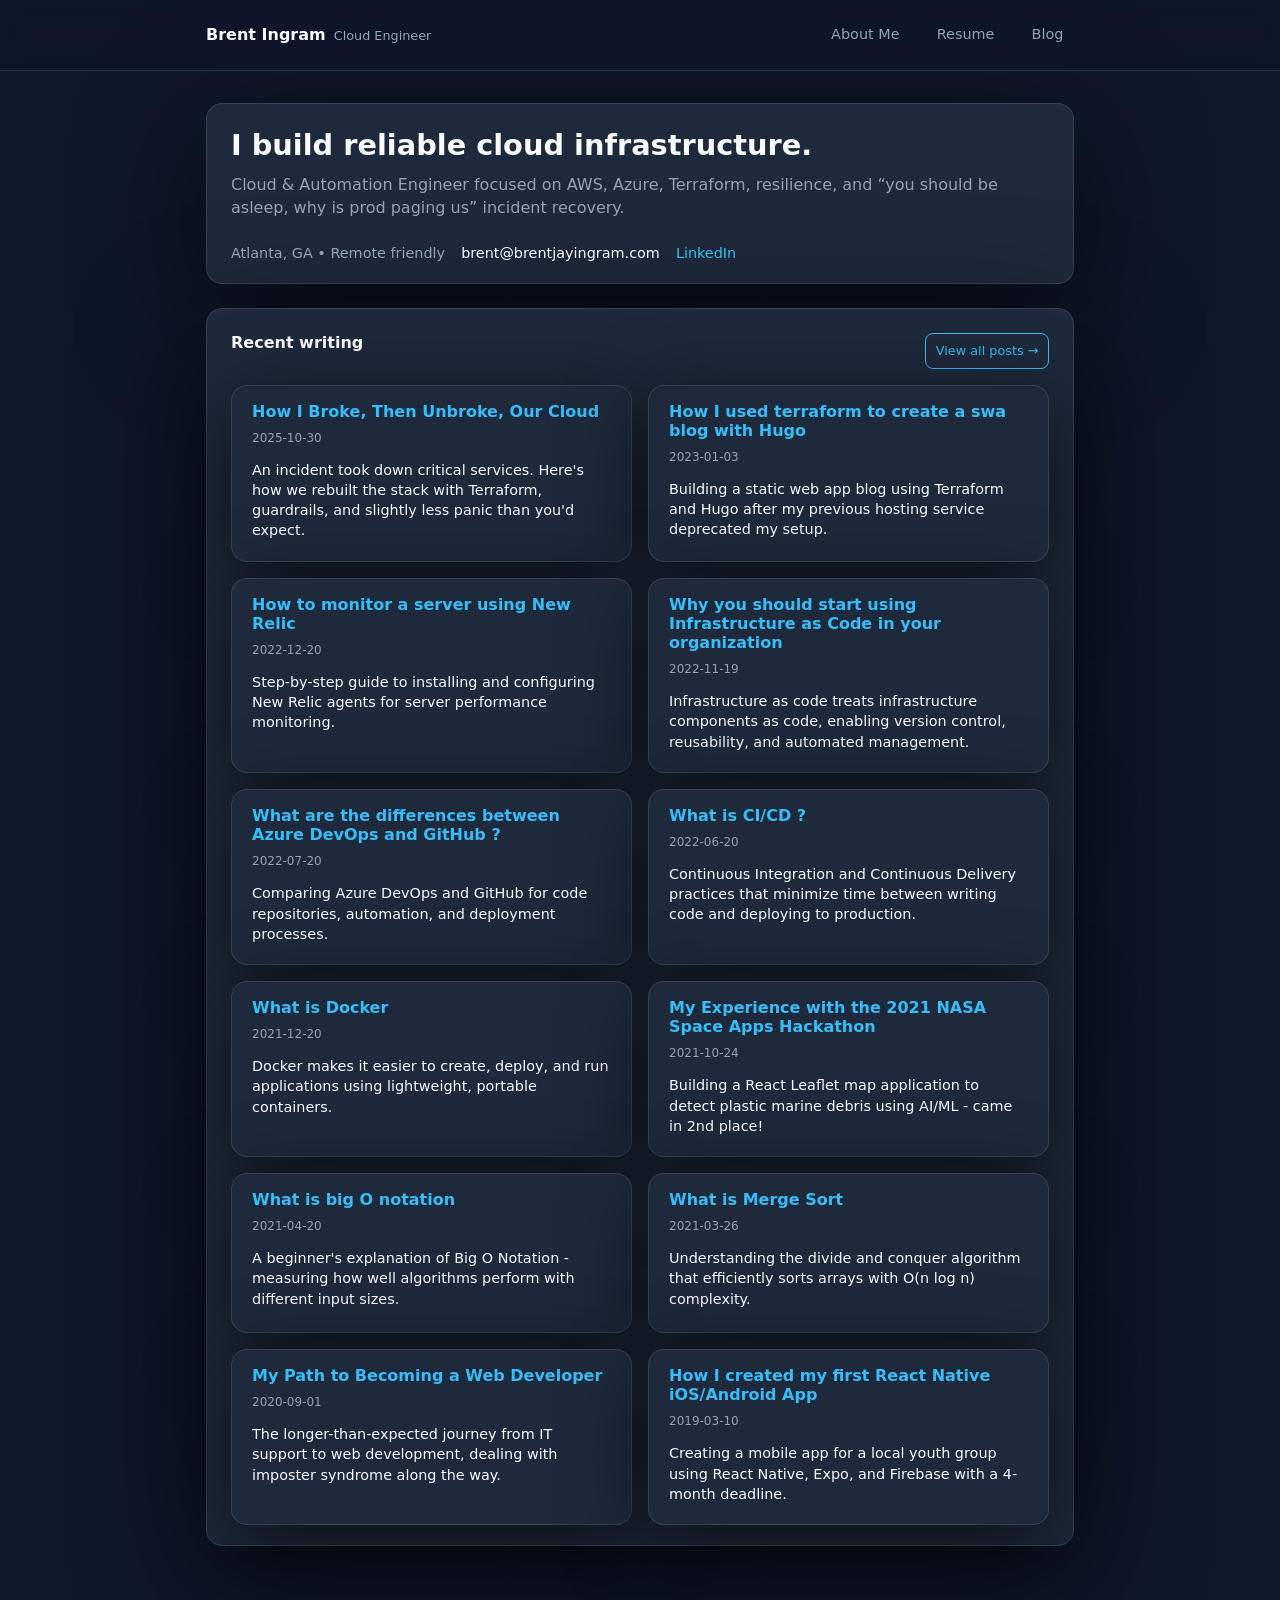
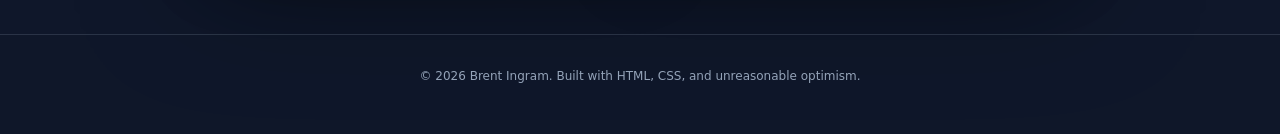
==== Frontend/index.html @ 280b4ea6 "learning" ====
<!DOCTYPE html>
<html lang="en">
<head>
  <meta charset="UTF-8" />
  <meta name="viewport" content="width=device-width, initial-scale=1.0" />
  <title>Brent Ingram — Cloud Engineer</title>
  <link rel="stylesheet" href="assets/style.css" />
</head>
<body>

  <nav class="site-nav">
    <div class="nav-inner">
      <a class="brand" href="index.html">
        <span>Brent Ingram</span>
        <span class="brand-role">Cloud Engineer</span>
      </a>
      <div class="menu">
        <a href="about.html">About Me</a>
        <a href="resume.html">Resume</a>
        <a href="blog-index.html">Blog</a>
      </div>
    </div>
  </nav>

  <main>
    <section class="panel">
      <h1 style="font-size:1.8rem; font-weight:600; margin-bottom:.75rem;">
        I build reliable cloud infrastructure.
      </h1>

      <div class="small-dim" style="font-size:1rem;">
        Cloud & Automation Engineer focused on AWS, Azure, Terraform, resilience,
        and “you should be asleep, why is prod paging us” incident recovery.
      </div>

      <div class="row-flex" style="margin-top:1.5rem;">
        <div class="small-dim">
          Atlanta, GA • Remote friendly
        </div>
        <div class="small-dim">
          <a href="mailto:brent@brentjayingram.com" style="color:var(--text-primary); text-decoration:none;">
            brent@brentjayingram.com
          </a>
        </div>
        <div class="small-dim">
          <a href="https://www.linkedin.com/in/brentjayingram/" style="color:var(--accent); text-decoration:none;">
            LinkedIn
          </a>
        </div>
      </div>
    </section>

    <section class="panel">
      <div class="panel-header-row">
        <h2 style="font-size:1rem; margin:0;">Recent writing</h2>
        <a class="download-btn" href="blog-index.html">View all posts →</a>
      </div>

      <div id="blog-list" class="blog-list" style="margin-top:1rem;"></div>
    </section>

  </main>

  <footer>
    <div>© <span id="year"></span> Brent Ingram. Built with HTML, CSS, and unreasonable optimism.</div>
  </footer>

  <script src="assets/main.js"></script>
  <script>
    document.getElementById("year").textContent = new Date().getFullYear();
  </script>
</body>
</html>
---- Frontend/assets/style.css ----
/* Typography & layout */
:root {
    --bg-color: #0f172a;
    --panel-color: #1e293b;
    --text-primary: #f8fafc;
    --text-dim: #94a3b8;
    --accent: #38bdf8;
    --border-color: rgba(148,163,184,0.2);
    --radius-lg: 1rem;
    --radius-sm: .5rem;
    --font-stack: system-ui, -apple-system, BlinkMacSystemFont, "Inter", "Segoe UI", Roboto, "Helvetica Neue", Arial, sans-serif;
}

* {
    box-sizing: border-box;
    -webkit-font-smoothing: antialiased;
}

body {
    margin: 0;
    font-family: var(--font-stack);
    background-color: var(--bg-color);
    color: var(--text-primary);
    line-height: 1.6;
    display: flex;
    flex-direction: column;
    min-height: 100vh;
}

main {
    width: 100%;
    max-width: 900px;
    padding: 2rem 1rem 4rem;
    margin: 0 auto;
    flex: 1;
}

/* Navbar */
nav.site-nav {
    background-color: rgba(15, 23, 42, 0.6);
    backdrop-filter: blur(10px);
    border-bottom: 1px solid var(--border-color);
    position: sticky;
    top: 0;
    z-index: 100;
}

.nav-inner {
    max-width: 900px;
    margin: 0 auto;
    padding: 1rem;
    display: flex;
    align-items: center;
    justify-content: space-between;
    flex-wrap: wrap;
}

.brand {
    color: var(--text-primary);
    font-weight: 600;
    font-size: 1rem;
    text-decoration: none;
    display: flex;
    gap: .5rem;
    align-items: baseline;
}

.brand-role {
    color: var(--text-dim);
    font-size: .8rem;
    font-weight: 400;
}

.menu {
    display: flex;
    gap: 1rem;
    flex-wrap: wrap;
}

.menu a {
    color: var(--text-dim);
    text-decoration: none;
    font-size: .9rem;
    padding: .4rem .6rem;
    border-radius: var(--radius-sm);
    border: 1px solid transparent;
    transition: all .15s linear;
}

.menu a.active,
.menu a:hover {
    color: var(--text-primary);
    border-color: var(--border-color);
    background-color: rgba(30,41,59,.6);
}

/* Cards / panels */
.panel {
    background-color: var(--panel-color);
    border: 1px solid var(--border-color);
    border-radius: var(--radius-lg);
    padding: 1.5rem 1.5rem 1.25rem;
    box-shadow: 0 30px 120px rgba(0,0,0,.6);
    margin-bottom: 1.5rem;
}

.panel h1,
.panel h2,
.panel h3 {
    margin-top: 0;
    line-height: 1.2;
    color: var(--text-primary);
    font-weight: 600;
}

.panel-header-row {
    display: flex;
    justify-content: space-between;
    flex-wrap: wrap;
    gap: .75rem;
    align-items: flex-start;
}

.small-dim {
    color: var(--text-dim);
    font-size: .9rem;
    line-height: 1.4;
}

.accent {
    color: var(--accent);
}

/* Resume layout */
.resume-header {
    margin-bottom: 2rem;
}

.resume-header h1 {
    font-size: 1.4rem;
    margin-bottom: .5rem;
}

.contact-line {
    font-size: .9rem;
    color: var(--text-dim);
    line-height: 1.5;
}

.contact-line a {
    color: var(--text-primary);
    text-decoration: none;
}

.resume-section {
    margin-bottom: 2rem;
}

.resume-section h2 {
    font-size: 1rem;
    text-transform: uppercase;
    letter-spacing: .06em;
    color: var(--accent);
    margin-bottom: .75rem;
    border-bottom: 1px solid var(--border-color);
    padding-bottom: .5rem;
}

.job-block + .job-block {
    margin-top: 1.5rem;
}

.job-top-row {
    display: flex;
    justify-content: space-between;
    flex-wrap: wrap;
    font-size: .95rem;
    font-weight: 600;
    color: var(--text-primary);
}

.job-meta {
    color: var(--text-dim);
    font-size: .8rem;
    margin-top: .25rem;
    line-height: 1.4;
}

ul.bullets {
    margin-top: .75rem;
    margin-bottom: 0;
    padding-left: 1.1rem;
    color: var(--text-primary);
    font-size: .9rem;
}

ul.bullets li {
    margin-bottom: .5rem;
}

/* Blog list */
.blog-list {
    display: grid;
    grid-template-columns: 1fr;
    gap: 1rem;
}

@media(min-width:600px){
    .blog-list {
        grid-template-columns: 1fr 1fr;
    }
}

.blog-card {
    text-decoration: none;
    color: var(--text-primary);
    background-color: var(--panel-color);
    border: 1px solid var(--border-color);
    border-radius: var(--radius-lg);
    padding: 1rem 1.25rem 1.25rem;
    box-shadow: 0 20px 80px rgba(0,0,0,.6);
    transition: all .15s linear;
    display: flex;
    flex-direction: column;
    min-height: 160px;
}

.blog-card:hover {
    background-color: rgba(30,41,59,.6);
    border-color: var(--accent);
    box-shadow: 0 30px 120px rgba(0,0,0,.8);
}

.blog-card h3 {
    margin: 0 0 .5rem;
    font-size: 1rem;
    color: var(--accent);
    font-weight: 600;
}

.blog-card .date {
    font-size: .75rem;
    color: var(--text-dim);
    margin-bottom: .75rem;
}

.blog-card p {
    font-size: .9rem;
    color: var(--text-primary);
    line-height: 1.4;
    margin: 0;
}

/* Footer */
footer {
    color: var(--text-dim);
    font-size: .75rem;
    text-align: center;
    padding: 2rem 1rem 3rem;
    border-top: 1px solid var(--border-color);
    background-color: rgba(15,23,42,.4);
    margin-top: auto;
}

footer a {
    color: var(--accent);
    text-decoration: none;
}

/* Utility */
.row-flex {
    display: flex;
    gap: 1rem;
    flex-wrap: wrap;
    align-items: baseline;
}

.download-btn {
    background-color: transparent;
    border: 1px solid var(--accent);
    color: var(--accent);
    border-radius: var(--radius-sm);
    font-size: .8rem;
    padding: .4rem .6rem;
    text-decoration: none;
    transition: all .15s linear;
}

.download-btn:hover {
    background-color: rgba(56,189,248,.08);
    box-shadow: 0 20px 60px rgba(56,189,248,.4);
}
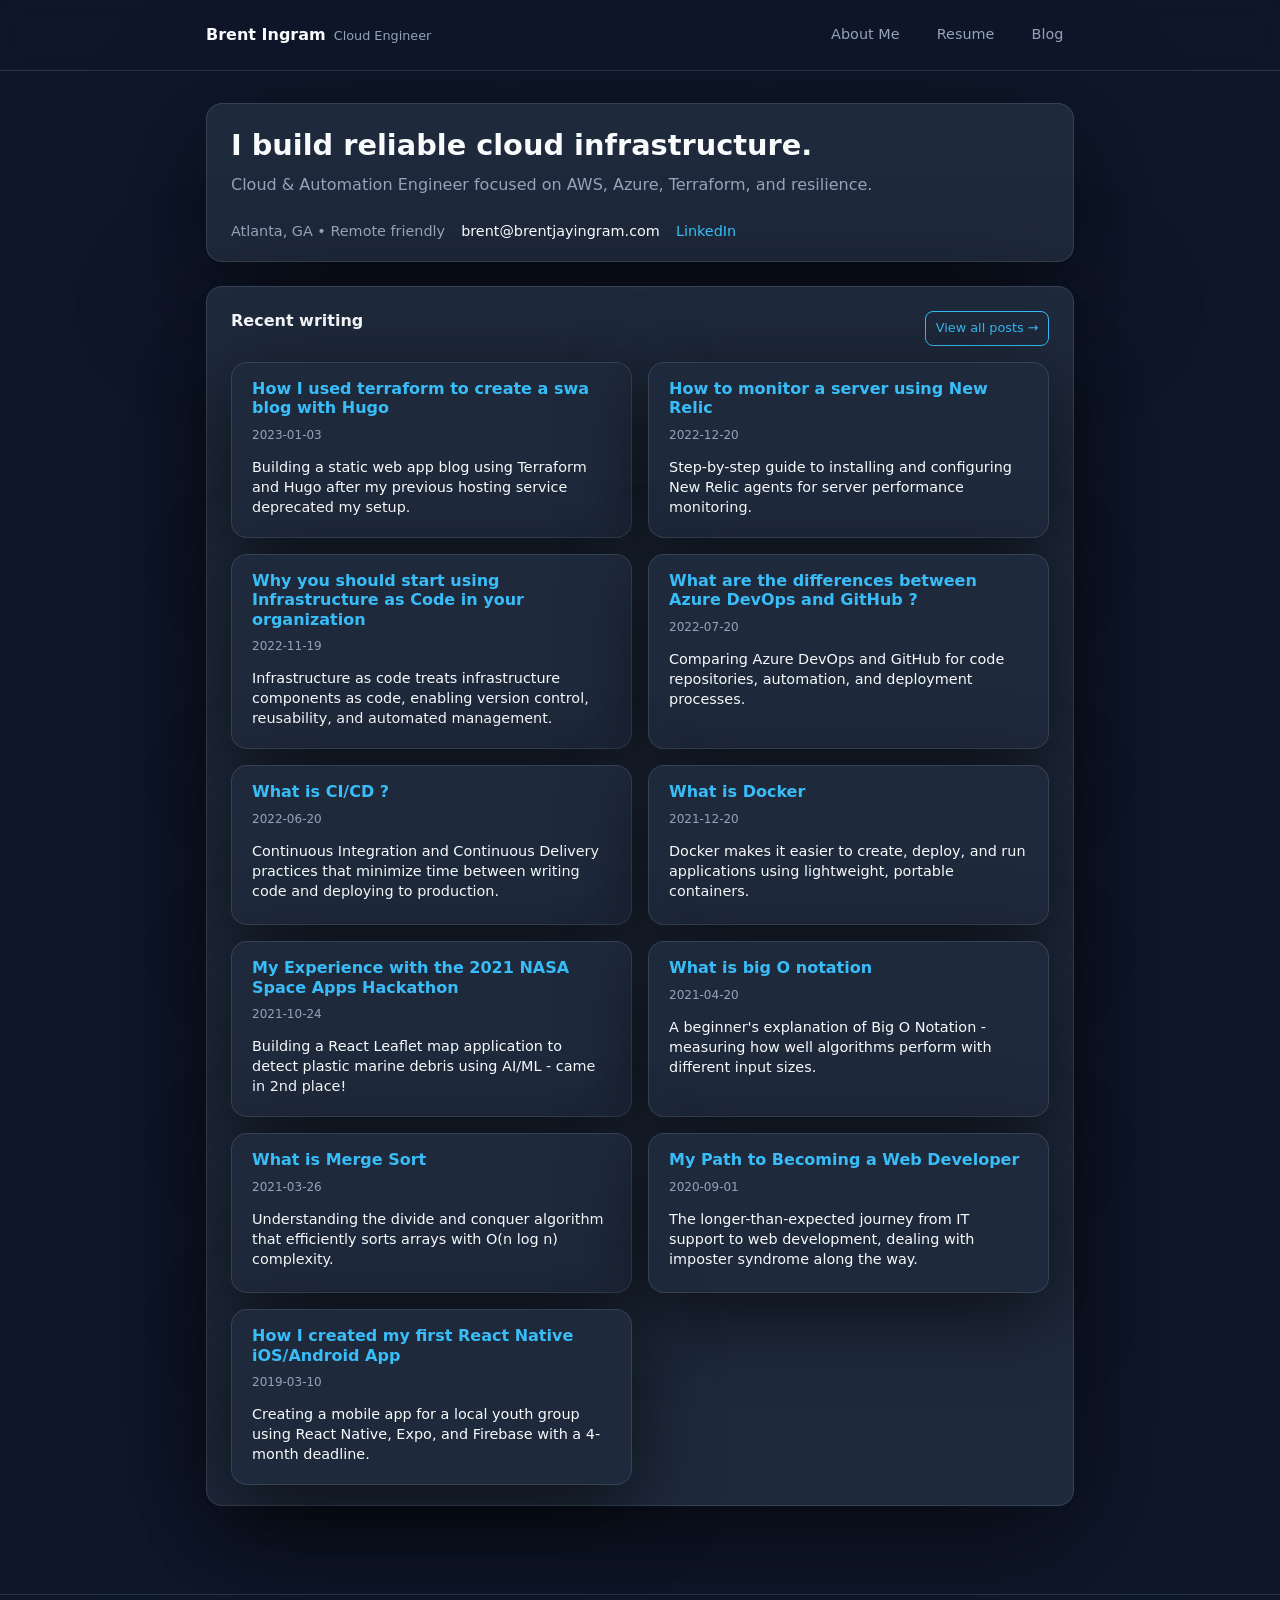
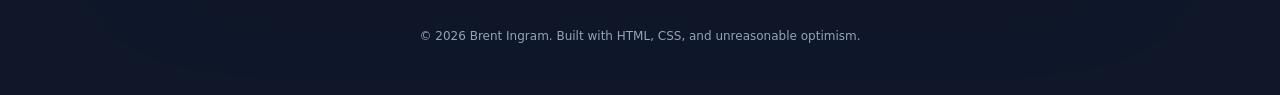
==== commit 4287bfdc: "Fix typos and improve wording in about.html and index.html" ====
--- a/Frontend/index.html
+++ b/Frontend/index.html
@@ -29,8 +29,7 @@
       </h1>
 
       <div class="small-dim" style="font-size:1rem;">
-        Cloud & Automation Engineer focused on AWS, Azure, Terraform, resilience,
-        and “you should be asleep, why is prod paging us” incident recovery.
+        Cloud & Automation Engineer focused on AWS, Azure, Terraform, and resilience.
       </div>
 
       <div class="row-flex" style="margin-top:1.5rem;">
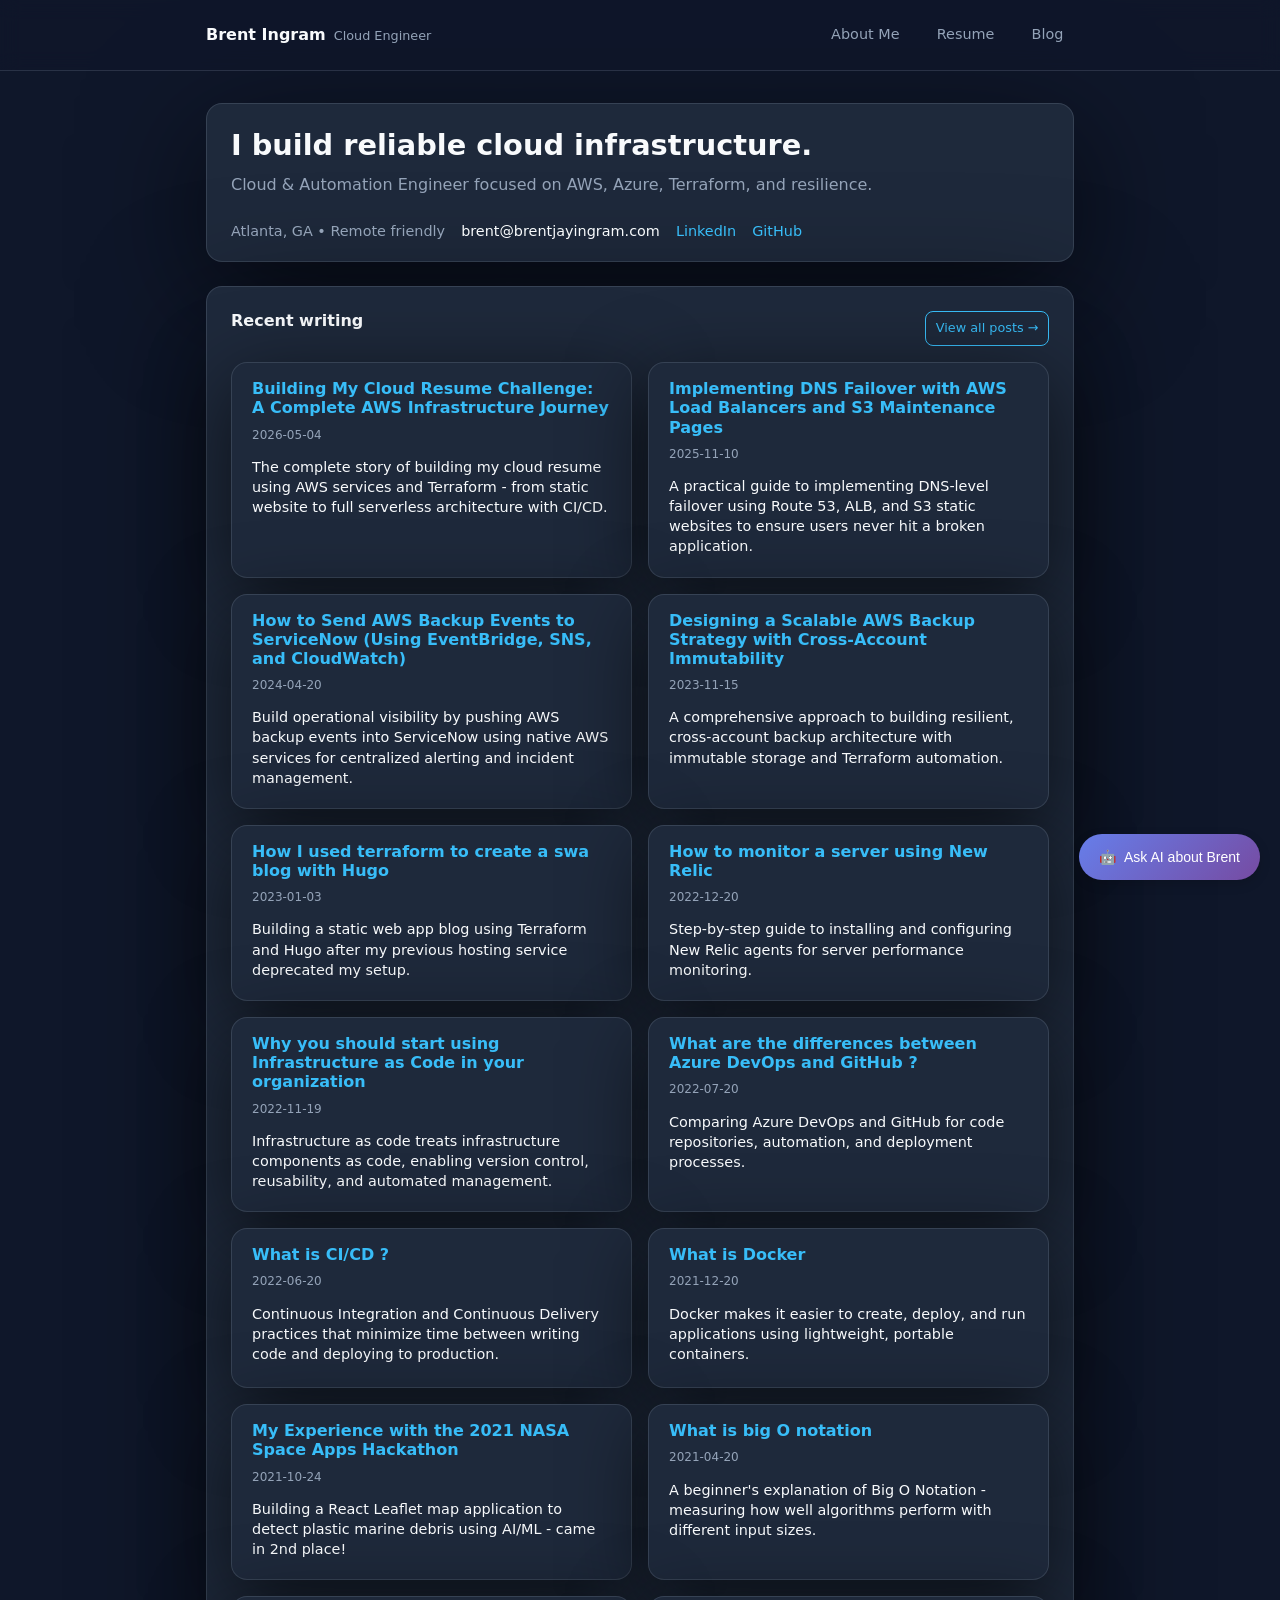
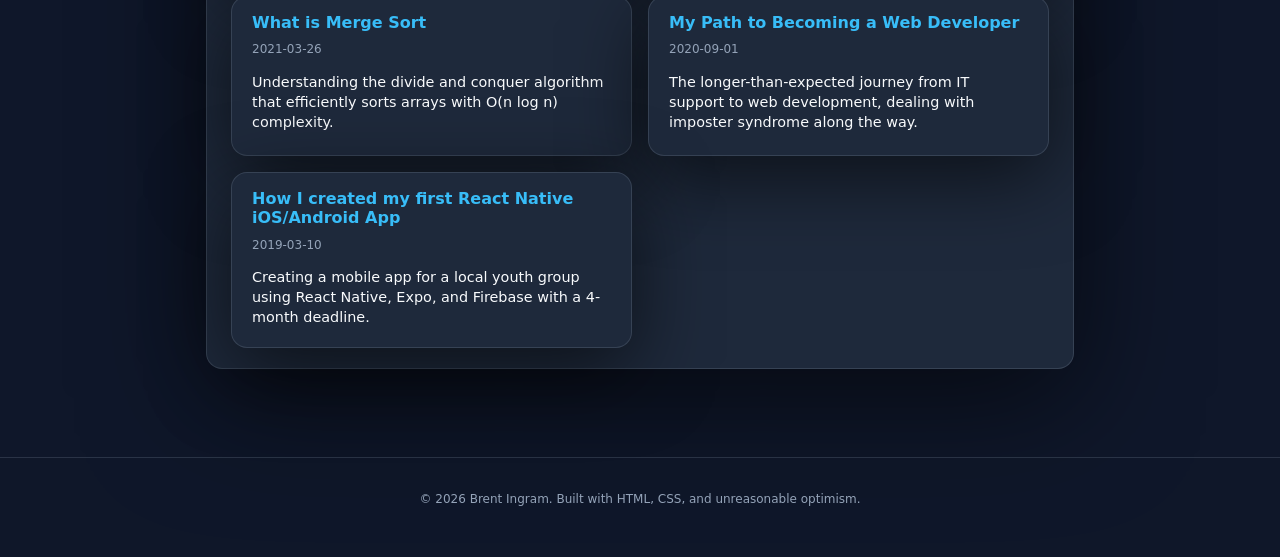
==== commit e836e0c4: "Add GitHub and LinkedIn links to About and Index pages" ====
--- a/Frontend/index.html
+++ b/Frontend/index.html
@@ -46,6 +46,11 @@
             LinkedIn
           </a>
         </div>
+        <div class="small-dim">
+          <a href="https://github.com/brentjayingram" style="color:var(--accent); text-decoration:none;">
+            GitHub
+          </a>
+        </div>
       </div>
     </section>
 
@@ -61,7 +66,7 @@
   </main>
 
   <footer>
-    <div>© <span id="year"></span> Brent Ingram. Built with HTML, CSS, and unreasonable optimism.</div>
+    <div>© <span id="year"></span> Brent Ingram. Built with HTML, CSS, and unreasonable optimism. <span id="visitor-count"></span></div>
   </footer>
 
   <script src="assets/main.js"></script>
